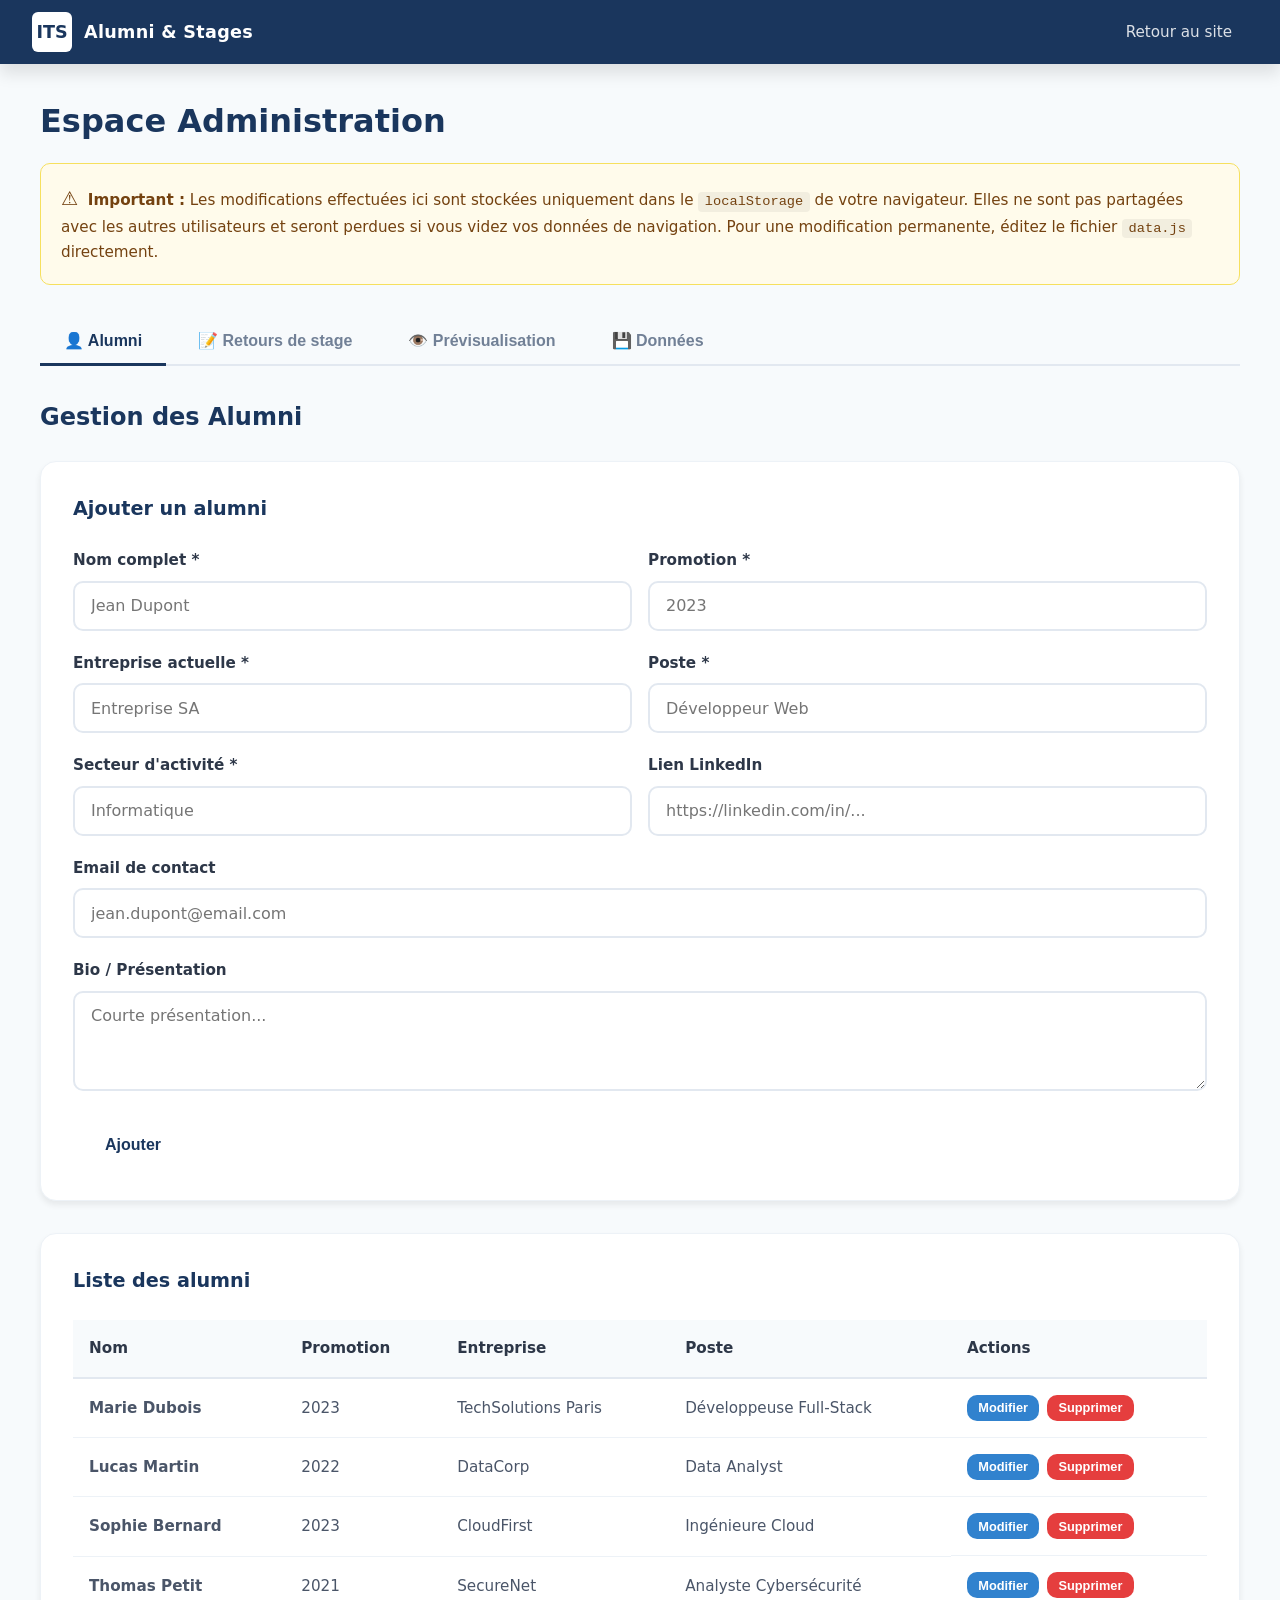
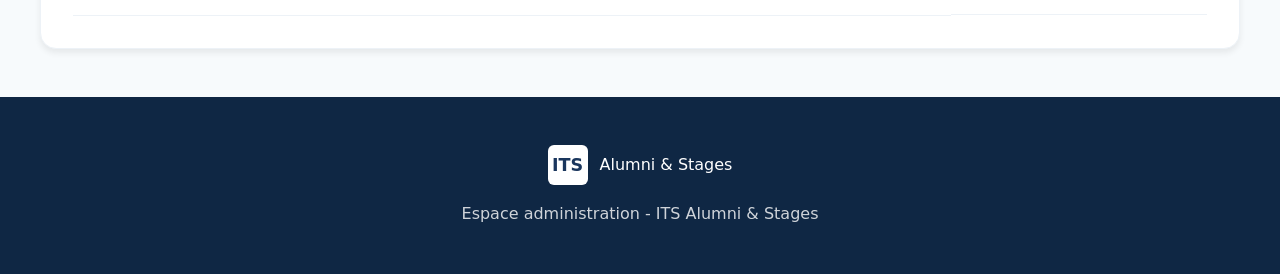
==== admin.html @ e9f11c5e "Add files via upload" ====
<!DOCTYPE html>
<html lang="fr">
<head>
    <meta charset="UTF-8">
    <meta name="viewport" content="width=device-width, initial-scale=1.0">
    <title>Admin - ITS Alumni & Stages</title>
    <link rel="stylesheet" href="style.css">
</head>
<body>
    <!-- Navigation -->
    <nav class="navbar">
        <div class="nav-brand">
            <span class="logo">ITS</span>
            <span class="brand-text">Alumni & Stages</span>
        </div>
        <button class="nav-toggle" id="navToggle" aria-label="Menu">
            <span></span><span></span><span></span>
        </button>
        <ul class="nav-links" id="navLinks">
            <li><a href="index.html">Retour au site</a></li>
        </ul>
    </nav>

    <!-- Section Admin -->
    <section class="admin-section">
        <div class="container">
            <div class="admin-header">
                <h1>Espace Administration</h1>
                <p class="admin-warning">
                    <span class="warning-icon">⚠️</span>
                    <strong>Important :</strong> Les modifications effectuées ici sont stockées uniquement dans le 
                    <code>localStorage</code> de votre navigateur. Elles ne sont pas partagées avec les autres utilisateurs 
                    et seront perdues si vous videz vos données de navigation.
                    Pour une modification permanente, éditez le fichier <code>data.js</code> directement.
                </p>
            </div>

            <!-- Onglets Admin -->
            <div class="admin-tabs">
                <button class="admin-tab active" data-tab="alumni">👤 Alumni</button>
                <button class="admin-tab" data-tab="stages">📝 Retours de stage</button>
                <button class="admin-tab" data-tab="preview">👁️ Prévisualisation</button>
                <button class="admin-tab" data-tab="data">💾 Données</button>
            </div>

            <!-- Onglet Alumni -->
            <div class="admin-panel active" id="panel-alumni">
                <h2>Gestion des Alumni</h2>

                <!-- Formulaire d'ajout/modification -->
                <div class="admin-form-wrapper">
                    <h3 id="alumniFormTitle">Ajouter un alumni</h3>
                    <form id="alumniForm" class="admin-form">
                        <input type="hidden" id="alumniId">
                        <div class="form-row">
                            <div class="form-group">
                                <label for="adminNom">Nom complet *</label>
                                <input type="text" id="adminNom" required placeholder="Jean Dupont">
                            </div>
                            <div class="form-group">
                                <label for="adminPromotion">Promotion *</label>
                                <input type="text" id="adminPromotion" required placeholder="2023">
                            </div>
                        </div>
                        <div class="form-row">
                            <div class="form-group">
                                <label for="adminEntreprise">Entreprise actuelle *</label>
                                <input type="text" id="adminEntreprise" required placeholder="Entreprise SA">
                            </div>
                            <div class="form-group">
                                <label for="adminPoste">Poste *</label>
                                <input type="text" id="adminPoste" required placeholder="Développeur Web">
                            </div>
                        </div>
                        <div class="form-row">
                            <div class="form-group">
                                <label for="adminSecteur">Secteur d'activité *</label>
                                <input type="text" id="adminSecteur" required placeholder="Informatique">
                            </div>
                            <div class="form-group">
                                <label for="adminLinkedin">Lien LinkedIn</label>
                                <input type="url" id="adminLinkedin" placeholder="https://linkedin.com/in/...">
                            </div>
                        </div>
                        <div class="form-group">
                            <label for="adminEmail">Email de contact</label>
                            <input type="email" id="adminEmail" placeholder="jean.dupont@email.com">
                        </div>
                        <div class="form-group">
                            <label for="adminBio">Bio / Présentation</label>
                            <textarea id="adminBio" rows="3" placeholder="Courte présentation..."></textarea>
                        </div>
                        <div class="form-actions">
                            <button type="submit" class="btn btn-primary" id="alumniSubmitBtn">Ajouter</button>
                            <button type="button" class="btn btn-secondary" id="alumniCancelBtn" style="display:none;">Annuler</button>
                        </div>
                    </form>
                </div>

                <!-- Liste des alumni -->
                <div class="admin-list">
                    <h3>Liste des alumni</h3>
                    <div class="table-responsive">
                        <table class="admin-table" id="alumniTable">
                            <thead>
                                <tr>
                                    <th>Nom</th>
                                    <th>Promotion</th>
                                    <th>Entreprise</th>
                                    <th>Poste</th>
                                    <th>Actions</th>
                                </tr>
                            </thead>
                            <tbody>
                                <!-- Rempli par JavaScript -->
                            </tbody>
                        </table>
                    </div>
                </div>
            </div>

            <!-- Onglet Stages -->
            <div class="admin-panel" id="panel-stages">
                <h2>Gestion des Retours de Stage</h2>

                <div class="admin-form-wrapper">
                    <h3 id="stageFormTitle">Ajouter un retour de stage</h3>
                    <form id="stageForm" class="admin-form">
                        <input type="hidden" id="stageId">
                        <div class="form-row">
                            <div class="form-group">
                                <label for="stageEtudiant">Nom de l'étudiant *</label>
                                <input type="text" id="stageEtudiant" required placeholder="Jean Dupont">
                            </div>
                            <div class="form-group">
                                <label for="stagePromotion">Promotion *</label>
                                <input type="text" id="stagePromotion" required placeholder="2023">
                            </div>
                        </div>
                        <div class="form-row">
                            <div class="form-group">
                                <label for="stageEntreprise">Entreprise *</label>
                                <input type="text" id="stageEntreprise" required placeholder="Entreprise SA">
                            </div>
                            <div class="form-group">
                                <label for="stageAnnee">Année du stage *</label>
                                <input type="number" id="stageAnnee" required placeholder="2023" min="2000" max="2030">
                            </div>
                        </div>
                        <div class="form-row">
                            <div class="form-group">
                                <label for="stageDuree">Durée du stage</label>
                                <input type="text" id="stageDuree" placeholder="3 mois (juin - août)">
                            </div>
                            <div class="form-group">
                                <label for="stageSujet">Sujet / Titre du stage *</label>
                                <input type="text" id="stageSujet" required placeholder="Développement d'une application web">
                            </div>
                        </div>
                        <div class="form-group">
                            <label for="stageDescription">Description détaillée *</label>
                            <textarea id="stageDescription" rows="5" required placeholder="Décrivez les missions, les technologies utilisées, les apprentissages..."></textarea>
                        </div>
                        <div class="form-group">
                            <label for="stageConseils">Conseils pour les futurs stagiaires</label>
                            <textarea id="stageConseils" rows="3" placeholder="Conseils, recommandations..."></textarea>
                        </div>
                        <div class="form-group">
                            <label for="stageContact">Contact de l'entreprise (optionnel)</label>
                            <input type="text" id="stageContact" placeholder="Email ou LinkedIn du recruteur">
                        </div>
                        <div class="form-actions">
                            <button type="submit" class="btn btn-primary" id="stageSubmitBtn">Ajouter</button>
                            <button type="button" class="btn btn-secondary" id="stageCancelBtn" style="display:none;">Annuler</button>
                        </div>
                    </form>
                </div>

                <div class="admin-list">
                    <h3>Liste des retours de stage</h3>
                    <div class="table-responsive">
                        <table class="admin-table" id="stageTable">
                            <thead>
                                <tr>
                                    <th>Étudiant</th>
                                    <th>Entreprise</th>
                                    <th>Sujet</th>
                                    <th>Année</th>
                                    <th>Actions</th>
                                </tr>
                            </thead>
                            <tbody>
                                <!-- Rempli par JavaScript -->
                            </tbody>
                        </table>
                    </div>
                </div>
            </div>

            <!-- Onglet Prévisualisation -->
            <div class="admin-panel" id="panel-preview">
                <h2>Prévisualisation</h2>
                <p class="section-desc">Aperçu de l'affichage sur le site public</p>

                <h3>Alumni</h3>
                <div class="alumni-grid" id="previewAlumniGrid">
                    <!-- Rempli par JavaScript -->
                </div>

                <h3>Retours de stage</h3>
                <div class="stages-list" id="previewStagesList">
                    <!-- Rempli par JavaScript -->
                </div>
            </div>

            <!-- Onglet Données -->
            <div class="admin-panel" id="panel-data">
                <h2>Gestion des Données</h2>

                <div class="data-actions">
                    <div class="data-card">
                        <h3>Exporter les données</h3>
                        <p>Exportez les données actuelles (y compris les modifications locales) au format JSON.</p>
                        <button class="btn btn-primary" id="exportDataBtn">📥 Exporter en JSON</button>
                    </div>

                    <div class="data-card">
                        <h3>Réinitialiser</h3>
                        <p>Supprime toutes les modifications locales et revient aux données par défaut.</p>
                        <button class="btn btn-danger" id="resetDataBtn">🗑️ Réinitialiser les données</button>
                    </div>

                    <div class="data-card">
                        <h3>Vider le localStorage</h3>
                        <p>Supprime toutes les données stockées dans le navigateur.</p>
                        <button class="btn btn-danger" id="clearStorageBtn">🧹 Vider le stockage local</button>
                    </div>
                </div>

                <div class="data-info">
                    <h3>Instructions pour modifier les données de manière permanente</h3>
                    <div class="instructions">
                        <p>Pour que les modifications soient visibles par tous les visiteurs du site :</p>
                        <ol>
                            <li>Exportez les données au format JSON via le bouton ci-dessus</li>
                            <li>Ouvrez le fichier <code>data.js</code> dans un éditeur de texte</li>
                            <li>Remplacez le contenu des tableaux <code>alumniData</code> et <code>stagesData</code></li>
                            <li>Enregistrez le fichier et poussez les modifications sur GitHub</li>
                        </ol>
                        <p class="note">Le site étant hébergé sur GitHub Pages (statique), il n'y a pas de base de données côté serveur.</p>
                    </div>
                </div>
            </div>
        </div>
    </section>

    <!-- Footer -->
    <footer class="footer">
        <div class="footer-content">
            <div class="footer-brand">
                <span class="logo">ITS</span>
                <span>Alumni & Stages</span>
            </div>
            <p class="footer-text">Espace administration - ITS Alumni & Stages</p>
        </div>
    </footer>

    <script src="data.js"></script>
    <script src="admin.js"></script>
</body>
</html>
---- style.css ----
/* ============================================
   ITS Alumni & Stages - Styles principaux
   ============================================ */

/* Variables CSS */
:root {
    --primary: #1a365d;
    --primary-light: #2c5282;
    --primary-dark: #0f2744;
    --accent: #3182ce;
    --accent-light: #63b3ed;
    --white: #ffffff;
    --gray-50: #f7fafc;
    --gray-100: #edf2f7;
    --gray-200: #e2e8f0;
    --gray-300: #cbd5e0;
    --gray-400: #a0aec0;
    --gray-500: #718096;
    --gray-600: #4a5568;
    --gray-700: #2d3748;
    --gray-800: #1a202c;
    --danger: #e53e3e;
    --danger-light: #fed7d7;
    --success: #38a169;
    --success-light: #c6f6d5;
    --warning: #d69e2e;
    --shadow-sm: 0 1px 2px rgba(0,0,0,0.05);
    --shadow: 0 4px 6px rgba(0,0,0,0.07);
    --shadow-lg: 0 10px 15px rgba(0,0,0,0.1);
    --shadow-xl: 0 20px 25px rgba(0,0,0,0.1);
    --radius-sm: 6px;
    --radius: 10px;
    --radius-lg: 16px;
    --transition: all 0.3s ease;
    --max-width: 1200px;
}

/* Reset & Base */
*, *::before, *::after {
    margin: 0;
    padding: 0;
    box-sizing: border-box;
}

html {
    scroll-behavior: smooth;
    scroll-padding-top: 80px;
}

body {
    font-family: 'Segoe UI', system-ui, -apple-system, sans-serif;
    color: var(--gray-700);
    line-height: 1.6;
    background: var(--white);
}

a {
    color: var(--accent);
    text-decoration: none;
    transition: var(--transition);
}

a:hover {
    color: var(--primary);
}

/* ============================================
   Navigation
   ============================================ */
.navbar {
    position: fixed;
    top: 0;
    left: 0;
    right: 0;
    z-index: 1000;
    background: var(--primary);
    padding: 0 2rem;
    display: flex;
    align-items: center;
    justify-content: space-between;
    height: 64px;
    box-shadow: var(--shadow-lg);
}

.nav-brand {
    display: flex;
    align-items: center;
    gap: 0.75rem;
}

.logo {
    background: var(--white);
    color: var(--primary);
    font-weight: 800;
    font-size: 1.1rem;
    width: 40px;
    height: 40px;
    display: flex;
    align-items: center;
    justify-content: center;
    border-radius: var(--radius-sm);
}

.brand-text {
    color: var(--white);
    font-weight: 600;
    font-size: 1.1rem;
    letter-spacing: 0.3px;
}

.nav-links {
    display: flex;
    list-style: none;
    gap: 0.25rem;
}

.nav-links a {
    color: rgba(255,255,255,0.85);
    padding: 0.5rem 1rem;
    border-radius: var(--radius-sm);
    font-weight: 500;
    font-size: 0.95rem;
    transition: var(--transition);
}

.nav-links a:hover,
.nav-links a.active {
    color: var(--white);
    background: rgba(255,255,255,0.12);
}

.nav-links .admin-link {
    background: rgba(255,255,255,0.15);
    margin-left: 0.5rem;
}

.nav-links .admin-link:hover {
    background: rgba(255,255,255,0.25);
}

/* Toggle mobile */
.nav-toggle {
    display: none;
    flex-direction: column;
    gap: 5px;
    background: none;
    border: none;
    cursor: pointer;
    padding: 5px;
}

.nav-toggle span {
    display: block;
    width: 24px;
    height: 2px;
    background: var(--white);
    border-radius: 2px;
    transition: var(--transition);
}

/* ============================================
   Hero / Accueil
   ============================================ */
.hero {
    min-height: 100vh;
    display: flex;
    align-items: center;
    justify-content: center;
    background: linear-gradient(135deg, var(--primary-dark) 0%, var(--primary) 50%, var(--primary-light) 100%);
    color: var(--white);
    text-align: center;
    padding: 6rem 2rem 4rem;
    position: relative;
    overflow: hidden;
}

.hero::before {
    content: '';
    position: absolute;
    top: -50%;
    right: -20%;
    width: 600px;
    height: 600px;
    background: rgba(255,255,255,0.03);
    border-radius: 50%;
}

.hero::after {
    content: '';
    position: absolute;
    bottom: -30%;
    left: -10%;
    width: 400px;
    height: 400px;
    background: rgba(255,255,255,0.02);
    border-radius: 50%;
}

.hero-content {
    position: relative;
    z-index: 1;
    max-width: 800px;
}

.hero h1 {
    font-size: 3rem;
    font-weight: 800;
    margin-bottom: 1rem;
    line-height: 1.2;
}

.hero-subtitle {
    font-size: 1.25rem;
    opacity: 0.9;
    margin-bottom: 3rem;
    font-weight: 300;
}

.hero-stats {
    display: flex;
    justify-content: center;
    gap: 3rem;
    margin-bottom: 3rem;
}

.stat {
    display: flex;
    flex-direction: column;
    align-items: center;
}

.stat-number {
    font-size: 2.5rem;
    font-weight: 800;
    color: var(--accent-light);
}

.stat-label {
    font-size: 0.9rem;
    opacity: 0.8;
    text-transform: uppercase;
    letter-spacing: 1px;
}

.hero-buttons {
    display: flex;
    gap: 1rem;
    justify-content: center;
    flex-wrap: wrap;
}

/* ============================================
   Boutons
   ============================================ */
.btn {
    display: inline-flex;
    align-items: center;
    justify-content: center;
    padding: 0.85rem 2rem;
    border-radius: var(--radius);
    font-weight: 600;
    font-size: 1rem;
    cursor: pointer;
    border: none;
    transition: var(--transition);
    gap: 0.5rem;
}

.btn-primary {
    background: var(--white);
    color: var(--primary);
}

.btn-primary:hover {
    background: var(--gray-100);
    color: var(--primary-dark);
    transform: translateY(-2px);
    box-shadow: var(--shadow-lg);
}

.btn-secondary {
    background: transparent;
    color: var(--white);
    border: 2px solid rgba(255,255,255,0.4);
}

.btn-secondary:hover {
    background: rgba(255,255,255,0.1);
    border-color: var(--white);
}

.btn-danger {
    background: var(--danger);
    color: var(--white);
}

.btn-danger:hover {
    background: #c53030;
}

.btn-small {
    padding: 0.4rem 0.8rem;
    font-size: 0.85rem;
}

/* ============================================
   Sections générales
   ============================================ */
.section {
    padding: 5rem 2rem;
}

.section-alt {
    background: var(--gray-50);
}

.container {
    max-width: var(--max-width);
    margin: 0 auto;
}

.section h2 {
    font-size: 2.2rem;
    color: var(--primary);
    text-align: center;
    margin-bottom: 0.5rem;
}

.section-desc {
    text-align: center;
    color: var(--gray-500);
    font-size: 1.1rem;
    margin-bottom: 3rem;
}

/* ============================================
   Filtres
   ============================================ */
.filters {
    display: flex;
    flex-direction: column;
    gap: 1rem;
    margin-bottom: 2.5rem;
    max-width: 900px;
    margin-left: auto;
    margin-right: auto;
}

.filter-group {
    display: flex;
    gap: 1rem;
    flex-wrap: wrap;
    justify-content: center;
}

.search-input {
    flex: 1;
    min-width: 280px;
    padding: 0.85rem 1.25rem;
    border: 2px solid var(--gray-200);
    border-radius: var(--radius);
    font-size: 1rem;
    transition: var(--transition);
    background: var(--white);
}

.search-input:focus {
    outline: none;
    border-color: var(--accent);
    box-shadow: 0 0 0 3px rgba(49,130,206,0.1);
}

.filter-select {
    padding: 0.85rem 1.25rem;
    border: 2px solid var(--gray-200);
    border-radius: var(--radius);
    font-size: 1rem;
    background: var(--white);
    cursor: pointer;
    min-width: 200px;
    transition: var(--transition);
}

.filter-select:focus {
    outline: none;
    border-color: var(--accent);
}

/* ============================================
   Cartes Alumni
   ============================================ */
.alumni-grid {
    display: grid;
    grid-template-columns: repeat(auto-fill, minmax(300px, 1fr));
    gap: 1.5rem;
}

.alumni-card {
    background: var(--white);
    border-radius: var(--radius-lg);
    padding: 1.75rem;
    box-shadow: var(--shadow);
    transition: var(--transition);
    border: 1px solid var(--gray-100);
    position: relative;
    overflow: hidden;
}

.alumni-card::before {
    content: '';
    position: absolute;
    top: 0;
    left: 0;
    right: 0;
    height: 4px;
    background: linear-gradient(90deg, var(--primary), var(--accent));
}

.alumni-card:hover {
    transform: translateY(-5px);
    box-shadow: var(--shadow-xl);
}

.alumni-header {
    display: flex;
    align-items: center;
    gap: 1rem;
    margin-bottom: 1.25rem;
}

.alumni-avatar {
    width: 56px;
    height: 56px;
    border-radius: 50%;
    background: linear-gradient(135deg, var(--primary), var(--accent));
    color: var(--white);
    display: flex;
    align-items: center;
    justify-content: center;
    font-weight: 700;
    font-size: 1.3rem;
    flex-shrink: 0;
}

.alumni-info h3 {
    font-size: 1.15rem;
    color: var(--gray-800);
    margin-bottom: 0.2rem;
}

.alumni-promo {
    font-size: 0.85rem;
    color: var(--accent);
    font-weight: 600;
}

.alumni-details {
    display: flex;
    flex-direction: column;
    gap: 0.6rem;
}

.alumni-detail {
    display: flex;
    align-items: center;
    gap: 0.6rem;
    font-size: 0.95rem;
    color: var(--gray-600);
}

.alumni-detail .icon {
    font-size: 1.1rem;
    width: 20px;
    text-align: center;
}

.alumni-actions {
    display: flex;
    gap: 0.75rem;
    margin-top: 1.25rem;
    padding-top: 1.25rem;
    border-top: 1px solid var(--gray-100);
}

.alumni-actions .btn {
    flex: 1;
    padding: 0.6rem;
    font-size: 0.9rem;
}

.alumni-actions .btn-linkedin {
    background: #0077b5;
    color: white;
}

.alumni-actions .btn-linkedin:hover {
    background: #005885;
}

.alumni-actions .btn-contact {
    background: var(--gray-100);
    color: var(--gray-700);
}

.alumni-actions .btn-contact:hover {
    background: var(--gray-200);
}

/* ============================================
   Cartes Stages
   ============================================ */
.stages-list {
    display: flex;
    flex-direction: column;
    gap: 1.5rem;
    max-width: 900px;
    margin: 0 auto;
}

.stage-card {
    background: var(--white);
    border-radius: var(--radius-lg);
    padding: 2rem;
    box-shadow: var(--shadow);
    border: 1px solid var(--gray-100);
    transition: var(--transition);
}

.stage-card:hover {
    box-shadow: var(--shadow-lg);
}

.stage-header {
    display: flex;
    justify-content: space-between;
    align-items: flex-start;
    margin-bottom: 1rem;
    flex-wrap: wrap;
    gap: 0.5rem;
}

.stage-title {
    font-size: 1.2rem;
    color: var(--primary);
    font-weight: 700;
    flex: 1;
}

.stage-badge {
    background: var(--primary-light);
    color: var(--white);
    padding: 0.3rem 0.8rem;
    border-radius: 20px;
    font-size: 0.8rem;
    font-weight: 600;
}

.stage-meta {
    display: flex;
    flex-wrap: wrap;
    gap: 1.5rem;
    margin-bottom: 1.25rem;
    padding-bottom: 1.25rem;
    border-bottom: 1px solid var(--gray-100);
}

.stage-meta-item {
    display: flex;
    align-items: center;
    gap: 0.4rem;
    font-size: 0.9rem;
    color: var(--gray-600);
}

.stage-meta-item .icon {
    font-size: 1rem;
}

.stage-description {
    color: var(--gray-600);
    line-height: 1.7;
    margin-bottom: 1.25rem;
}

.stage-conseils {
    background: var(--gray-50);
    border-left: 4px solid var(--accent);
    padding: 1rem 1.25rem;
    border-radius: 0 var(--radius-sm) var(--radius-sm) 0;
}

.stage-conseils-label {
    font-weight: 600;
    color: var(--primary);
    font-size: 0.9rem;
    margin-bottom: 0.4rem;
    display: block;
}

.stage-conseils p {
    color: var(--gray-600);
    font-size: 0.95rem;
    line-height: 1.6;
}

/* ============================================
   Contact
   ============================================ */
.contact-grid {
    display: grid;
    grid-template-columns: repeat(auto-fit, minmax(250px, 1fr));
    gap: 1.5rem;
    margin-bottom: 3rem;
}

.contact-card {
    background: var(--white);
    border-radius: var(--radius-lg);
    padding: 2rem;
    text-align: center;
    box-shadow: var(--shadow);
    border: 1px solid var(--gray-100);
    transition: var(--transition);
}

.contact-card:hover {
    transform: translateY(-3px);
    box-shadow: var(--shadow-lg);
}

.contact-icon {
    font-size: 2.5rem;
    margin-bottom: 1rem;
}

.contact-card h3 {
    color: var(--primary);
    margin-bottom: 0.5rem;
}

.contact-card p {
    color: var(--gray-500);
    margin-bottom: 0.5rem;
}

.contact-link {
    color: var(--accent);
    font-weight: 600;
}

.contact-form-wrapper {
    background: var(--white);
    border-radius: var(--radius-lg);
    padding: 2.5rem;
    box-shadow: var(--shadow);
    border: 1px solid var(--gray-100);
    max-width: 700px;
    margin: 0 auto;
}

.contact-form-wrapper h3 {
    color: var(--primary);
    margin-bottom: 1.5rem;
    text-align: center;
}

/* ============================================
   Formulaires
   ============================================ */
.form-row {
    display: grid;
    grid-template-columns: 1fr 1fr;
    gap: 1rem;
}

.form-group {
    margin-bottom: 1.25rem;
}

.form-group label {
    display: block;
    margin-bottom: 0.5rem;
    font-weight: 600;
    color: var(--gray-700);
    font-size: 0.95rem;
}

.form-group input,
.form-group select,
.form-group textarea {
    width: 100%;
    padding: 0.85rem 1rem;
    border: 2px solid var(--gray-200);
    border-radius: var(--radius);
    font-size: 1rem;
    font-family: inherit;
    transition: var(--transition);
    background: var(--white);
}

.form-group input:focus,
.form-group select:focus,
.form-group textarea:focus {
    outline: none;
    border-color: var(--accent);
    box-shadow: 0 0 0 3px rgba(49,130,206,0.1);
}

.form-group textarea {
    resize: vertical;
    min-height: 100px;
}

.form-actions {
    display: flex;
    gap: 1rem;
    margin-top: 1.5rem;
}

/* ============================================
   Footer
   ============================================ */
.footer {
    background: var(--primary-dark);
    color: var(--white);
    padding: 3rem 2rem 2rem;
    text-align: center;
}

.footer-brand {
    display: flex;
    align-items: center;
    justify-content: center;
    gap: 0.75rem;
    margin-bottom: 1rem;
}

.footer-text {
    opacity: 0.8;
    margin-bottom: 1rem;
}

.footer-copy {
    opacity: 0.5;
    font-size: 0.9rem;
}

/* ============================================
   Modal
   ============================================ */
.modal {
    display: none;
    position: fixed;
    top: 0;
    left: 0;
    right: 0;
    bottom: 0;
    background: rgba(0,0,0,0.5);
    z-index: 2000;
    align-items: center;
    justify-content: center;
    padding: 2rem;
}

.modal.active {
    display: flex;
}

.modal-content {
    background: var(--white);
    border-radius: var(--radius-lg);
    padding: 2.5rem;
    max-width: 500px;
    width: 100%;
    position: relative;
    box-shadow: var(--shadow-xl);
    max-height: 90vh;
    overflow-y: auto;
}

.modal-close {
    position: absolute;
    top: 1rem;
    right: 1rem;
    background: none;
    border: none;
    font-size: 1.8rem;
    cursor: pointer;
    color: var(--gray-400);
    line-height: 1;
}

.modal-close:hover {
    color: var(--gray-600);
}

/* ============================================
   Admin
   ============================================ */
.admin-section {
    padding: 6rem 2rem 3rem;
    min-height: 100vh;
    background: var(--gray-50);
}

.admin-header {
    margin-bottom: 2rem;
}

.admin-header h1 {
    color: var(--primary);
    font-size: 2rem;
    margin-bottom: 1rem;
}

.admin-warning {
    background: #fffbeb;
    border: 1px solid #f6e05e;
    border-radius: var(--radius);
    padding: 1.25rem;
    color: #744210;
    font-size: 0.95rem;
    line-height: 1.6;
}

.admin-warning code {
    background: rgba(0,0,0,0.05);
    padding: 0.15rem 0.4rem;
    border-radius: 4px;
    font-family: 'Consolas', monospace;
    font-size: 0.9em;
}

.warning-icon {
    font-size: 1.2rem;
    margin-right: 0.3rem;
}

/* Onglets admin */
.admin-tabs {
    display: flex;
    gap: 0.5rem;
    margin-bottom: 2rem;
    flex-wrap: wrap;
    border-bottom: 2px solid var(--gray-200);
    padding-bottom: 0;
}

.admin-tab {
    padding: 0.85rem 1.5rem;
    background: none;
    border: none;
    border-bottom: 3px solid transparent;
    cursor: pointer;
    font-size: 1rem;
    font-weight: 600;
    color: var(--gray-500);
    transition: var(--transition);
    margin-bottom: -2px;
}

.admin-tab:hover {
    color: var(--primary);
}

.admin-tab.active {
    color: var(--primary);
    border-bottom-color: var(--primary);
}

.admin-panel {
    display: none;
    animation: fadeIn 0.3s ease;
}

.admin-panel.active {
    display: block;
}

@keyframes fadeIn {
    from { opacity: 0; transform: translateY(10px); }
    to { opacity: 1; transform: translateY(0); }
}

.admin-panel h2 {
    color: var(--primary);
    margin-bottom: 1.5rem;
    font-size: 1.5rem;
}

.admin-form-wrapper {
    background: var(--white);
    border-radius: var(--radius-lg);
    padding: 2rem;
    margin-bottom: 2rem;
    box-shadow: var(--shadow);
    border: 1px solid var(--gray-100);
}

.admin-form-wrapper h3 {
    color: var(--primary);
    margin-bottom: 1.5rem;
    font-size: 1.2rem;
}

.admin-list {
    background: var(--white);
    border-radius: var(--radius-lg);
    padding: 2rem;
    box-shadow: var(--shadow);
    border: 1px solid var(--gray-100);
}

.admin-list h3 {
    color: var(--primary);
    margin-bottom: 1.5rem;
    font-size: 1.2rem;
}

/* Table admin */
.table-responsive {
    overflow-x: auto;
}

.admin-table {
    width: 100%;
    border-collapse: collapse;
    font-size: 0.95rem;
}

.admin-table th {
    background: var(--gray-50);
    color: var(--gray-700);
    font-weight: 600;
    text-align: left;
    padding: 1rem;
    border-bottom: 2px solid var(--gray-200);
    white-space: nowrap;
}

.admin-table td {
    padding: 1rem;
    border-bottom: 1px solid var(--gray-100);
    color: var(--gray-600);
}

.admin-table tr:hover td {
    background: var(--gray-50);
}

.admin-table .actions {
    display: flex;
    gap: 0.5rem;
    white-space: nowrap;
}

.admin-table .btn-small {
    padding: 0.35rem 0.7rem;
    font-size: 0.8rem;
}

.btn-edit {
    background: var(--accent);
    color: white;
}

.btn-edit:hover {
    background: var(--primary-light);
}

.btn-delete {
    background: var(--danger);
    color: white;
}

.btn-delete:hover {
    background: #c53030;
}

/* Data panel */
.data-actions {
    display: grid;
    grid-template-columns: repeat(auto-fit, minmax(280px, 1fr));
    gap: 1.5rem;
    margin-bottom: 2rem;
}

.data-card {
    background: var(--white);
    border-radius: var(--radius-lg);
    padding: 2rem;
    box-shadow: var(--shadow);
    border: 1px solid var(--gray-100);
}

.data-card h3 {
    color: var(--primary);
    margin-bottom: 0.75rem;
}

.data-card p {
    color: var(--gray-500);
    margin-bottom: 1.25rem;
    font-size: 0.95rem;
}

.data-info {
    background: var(--white);
    border-radius: var(--radius-lg);
    padding: 2rem;
    box-shadow: var(--shadow);
    border: 1px solid var(--gray-100);
}

.data-info h3 {
    color: var(--primary);
    margin-bottom: 1.25rem;
}

.instructions ol {
    padding-left: 1.5rem;
    color: var(--gray-600);
    line-height: 1.8;
}

.instructions code {
    background: var(--gray-100);
    padding: 0.15rem 0.4rem;
    border-radius: 4px;
    font-family: 'Consolas', monospace;
    font-size: 0.9em;
    color: var(--primary);
}

.instructions .note {
    margin-top: 1rem;
    padding: 1rem;
    background: #ebf8ff;
    border-left: 4px solid var(--accent);
    border-radius: 0 var(--radius-sm) var(--radius-sm) 0;
    color: var(--primary);
}

/* ============================================
   Messages / Alertes
   ============================================ */
.alert {
    padding: 1rem 1.25rem;
    border-radius: var(--radius);
    margin-bottom: 1.5rem;
    font-size: 0.95rem;
}

.alert-success {
    background: var(--success-light);
    color: #22543d;
    border: 1px solid #9ae6b4;
}

.alert-danger {
    background: var(--danger-light);
    color: #742a2a;
    border: 1px solid #feb2b2;
}

/* ============================================
   No results
   ============================================ */
.no-results {
    text-align: center;
    padding: 3rem;
    color: var(--gray-500);
}

.no-results p {
    font-size: 1.1rem;
}

/* ============================================
   Responsive
   ============================================ */
@media (max-width: 768px) {
    .navbar {
        padding: 0 1rem;
    }

    .nav-toggle {
        display: flex;
    }

    .nav-links {
        position: absolute;
        top: 64px;
        left: 0;
        right: 0;
        background: var(--primary);
        flex-direction: column;
        padding: 1rem;
        gap: 0.5rem;
        transform: translateY(-150%);
        opacity: 0;
        transition: var(--transition);
    }

    .nav-links.active {
        transform: translateY(0);
        opacity: 1;
    }

    .nav-links a {
        display: block;
        padding: 0.75rem 1rem;
    }

    .nav-links .admin-link {
        margin-left: 0;
    }

    .hero h1 {
        font-size: 2rem;
    }

    .hero-subtitle {
        font-size: 1rem;
    }

    .hero-stats {
        gap: 1.5rem;
    }

    .stat-number {
        font-size: 2rem;
    }

    .section {
        padding: 3rem 1rem;
    }

    .section h2 {
        font-size: 1.7rem;
    }

    .form-row {
        grid-template-columns: 1fr;
    }

    .alumni-grid {
        grid-template-columns: 1fr;
    }

    .stage-header {
        flex-direction: column;
    }

    .stage-meta {
        flex-direction: column;
        gap: 0.5rem;
    }

    .admin-section {
        padding: 5rem 1rem 2rem;
    }

    .admin-tabs {
        overflow-x: auto;
        flex-wrap: nowrap;
        -webkit-overflow-scrolling: touch;
    }

    .admin-tab {
        white-space: nowrap;
        padding: 0.75rem 1rem;
        font-size: 0.9rem;
    }

    .admin-table {
        font-size: 0.85rem;
    }

    .admin-table th,
    .admin-table td {
        padding: 0.75rem 0.5rem;
    }

    .modal-content {
        padding: 1.5rem;
        margin: 1rem;
    }

    .contact-form-wrapper {
        padding: 1.5rem;
    }

    .filters {
        flex-direction: column;
    }

    .filter-group {
        width: 100%;
    }

    .search-input,
    .filter-select {
        width: 100%;
        min-width: unset;
    }
}

@media (max-width: 480px) {
    .hero h1 {
        font-size: 1.6rem;
    }

    .hero-buttons {
        flex-direction: column;
    }

    .btn {
        width: 100%;
    }

    .stat-number {
        font-size: 1.6rem;
    }

    .alumni-actions {
        flex-direction: column;
    }
}

/* ============================================
   Scrollbar personnalisée
   ============================================ */
::-webkit-scrollbar {
    width: 8px;
}

::-webkit-scrollbar-track {
    background: var(--gray-100);
}

::-webkit-scrollbar-thumb {
    background: var(--gray-300);
    border-radius: 4px;
}

::-webkit-scrollbar-thumb:hover {
    background: var(--gray-400);
}
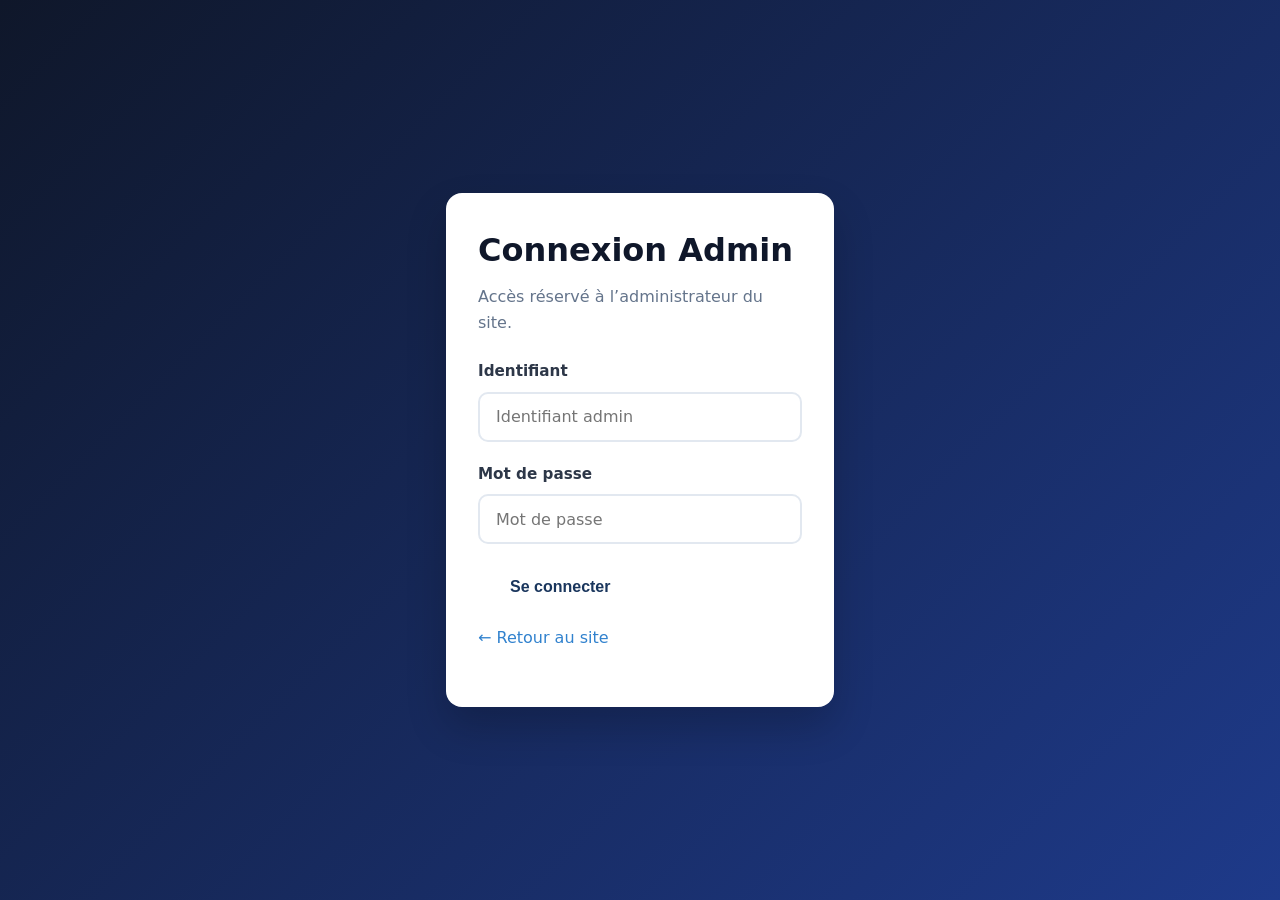
==== commit d4783564: "Implement session validation for admin users Add session management script for admin access control." ====
--- a/admin.html
+++ b/admin.html
@@ -7,6 +7,20 @@
     <link rel="stylesheet" href="style.css">
 </head>
 <body>
+ 
+<script>
+(function() {
+    const session = localStorage.getItem("its_admin_session");
+    const loginTime = parseInt(localStorage.getItem("its_admin_login_time") || "0");
+    const SESSION_DURATION = 2 * 60 * 60 * 1000;
+
+    if (session !== "active" || Date.now() - loginTime > SESSION_DURATION) {
+        localStorage.removeItem("its_admin_session");
+        localStorage.removeItem("its_admin_login_time");
+        window.location.replace("login.html");
+    }
+})();
+</script>
     <!-- Navigation -->
     <nav class="navbar">
         <div class="nav-brand">
@@ -268,4 +282,4 @@
     <script src="data.js"></script>
     <script src="admin.js"></script>
 </body>
-</html>+</html>
--- a/style.css
+++ b/style.css
@@ -1247,3 +1247,35 @@
 ::-webkit-scrollbar-thumb:hover {
     background: var(--gray-400);
 }
+
+
+.login-page {
+  min-height: 100vh;
+  background: linear-gradient(135deg, #0f172a, #1e3a8a);
+  display: flex;
+  align-items: center;
+  justify-content: center;
+}
+
+.login-container {
+  width: 100%;
+  max-width: 420px;
+  padding: 1rem;
+}
+
+.login-card {
+  background: white;
+  padding: 2rem;
+  border-radius: 16px;
+  box-shadow: 0 20px 40px rgba(0,0,0,0.2);
+}
+
+.login-card h1 {
+  color: #0f172a;
+  margin-bottom: 0.5rem;
+}
+
+.login-card p {
+  color: #64748b;
+  margin-bottom: 1.5rem;
+}
